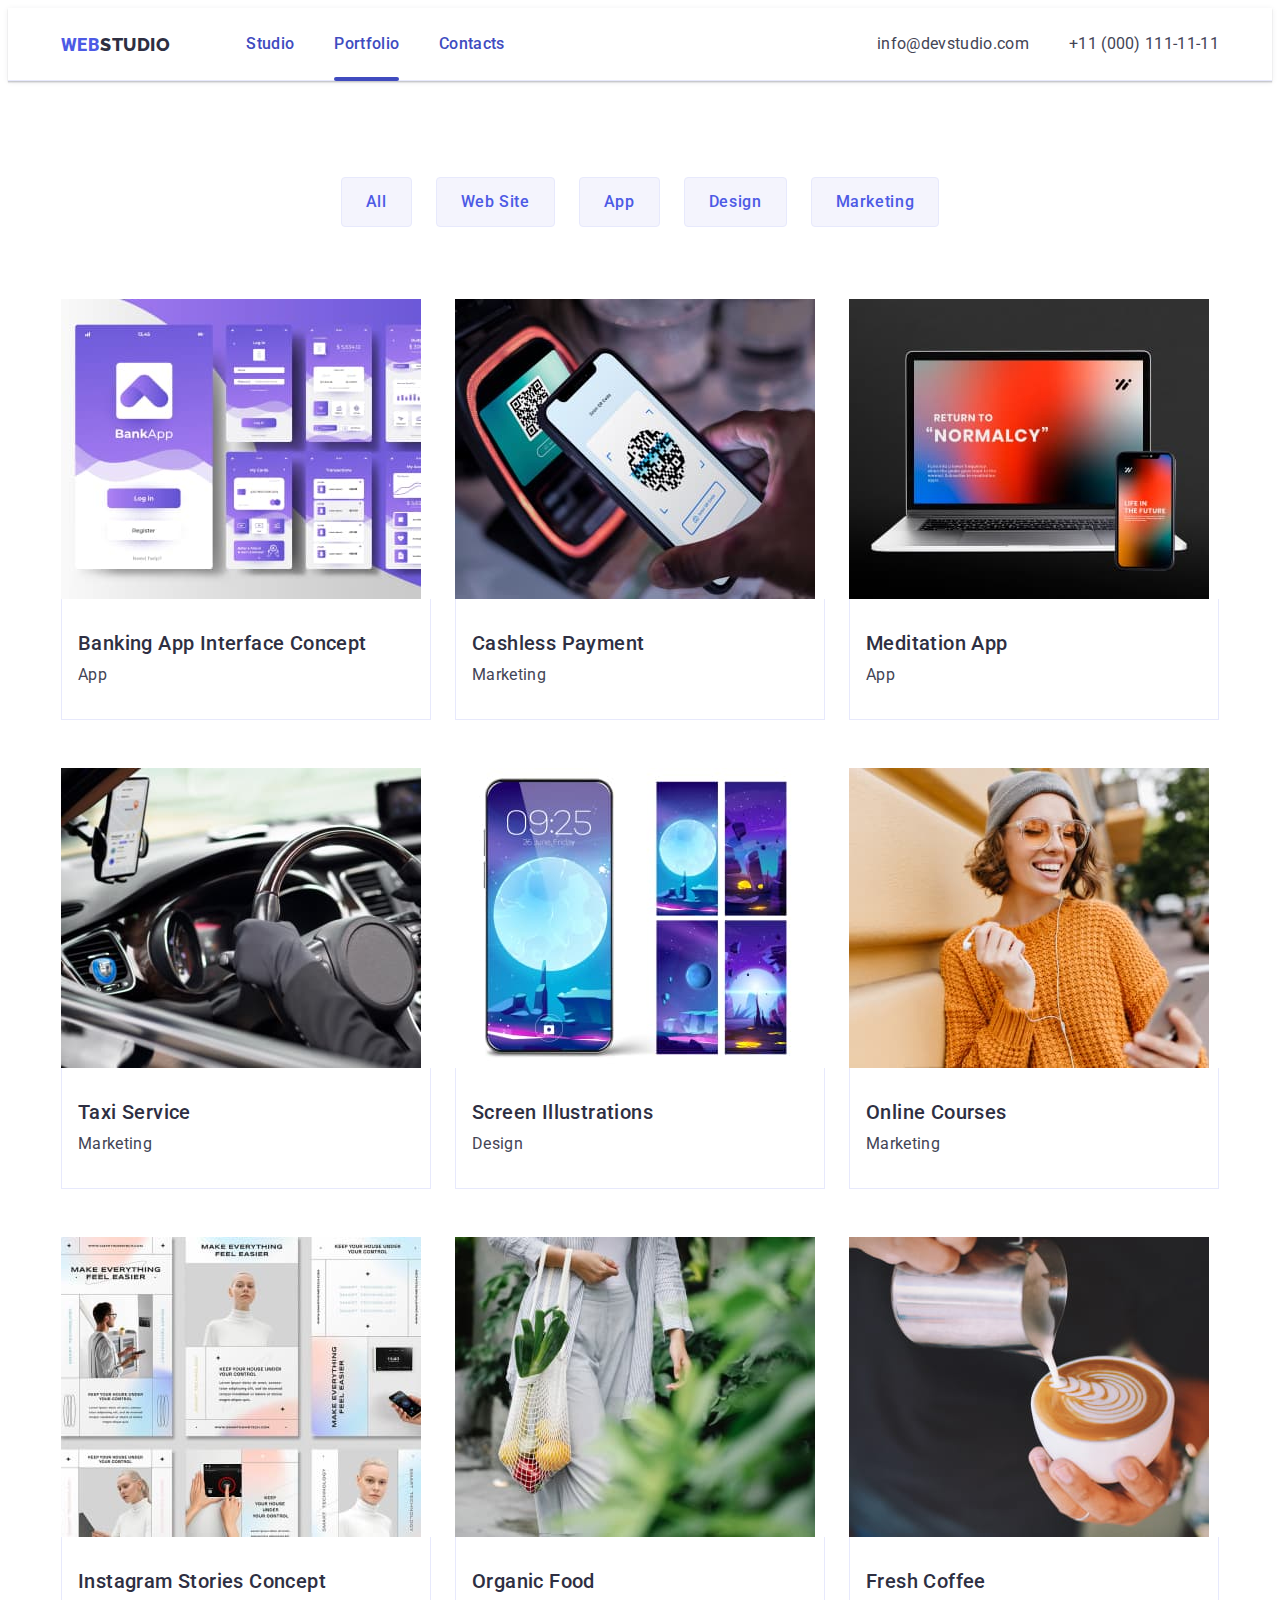
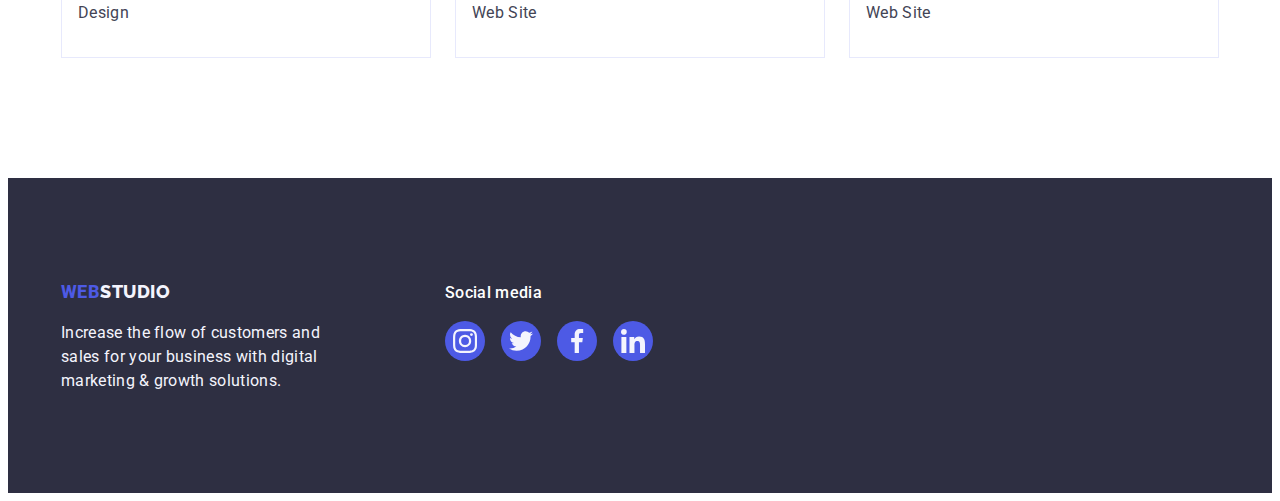
==== portfolio.html @ 62a6e56f "Initial commit" ====
<!DOCTYPE html>
<html lang="en">

<head>
    <meta charset="UTF-8">
    <meta http-equiv="X-UA-Compatible" content="IE=edge">
    <meta name="viewport" content="width=device-width, initial-scale=1.0">
    <title>Document</title>
    <link rel="preconnect" href="https://fonts.googleapis.com">
    <link rel="preconnect" href="https://fonts.gstatic.com" crossorigin>
    <link href="https://fonts.googleapis.com/css2?family=Raleway:wght@800&family=Roboto:wght@400;500;700&display=swap"
        rel="stylesheet">
    <!-- normalize -->
    <link rel="stylesheet" href="https://cdnjs.cloudflare.com/ajax/libs/modern-normalize/1.1.0/modern-normalize.min.css"
        integrity="sha512-wpPYUAdjBVSE4KJnH1VR1HeZfpl1ub8YT/NKx4PuQ5NmX2tKuGu6U/JRp5y+Y8XG2tV+wKQpNHVUX03MfMFn9Q=="
        crossorigin="anonymous" referrerpolicy="no-referrer" />
    <link rel="stylesheet" href="./css/styles.css">
</head>

<body class="body">

    <!-- header section -->
    <header class="header">
        <div class="header-container container">
            <nav class="header-nav">
                <a class="header-link link" href="./index.html">Web<span class="header-logo">Studio</span></a>
                <ul class="header-nav-list list">
                    <li class="header-after"><a class="contacts link" href="./index.html">Studio</a></li>
                    <li class="header-after"><a class="contacts link active" href="./portfolio.html">Portfolio</a></li>
                    <li class="header-after"><a class="contacts link" href="">Contacts</a></li>
                </ul>
            </nav>
            <address class="header-adress">
                <ul class="header-adress-list list">
                    <li class="header-adress-item">
                        <a class="mail mailto link" href="mailto:info@devstudio.com">info@devstudio.com</a>
                    </li>
                    <li class="header-adress-item">
                        <a class="mail mailto link" href="tel:+110001111111">+11 (000)
                            111-11-11</a>
                    </li>
                </ul>
            </address>
        </div>

    </header>
    <main>
        <!-- filters -->

        <section class="portfolio-projects">
            <div class="container">

                <h1 hidden>Our projects</h1>
                <ul class="list projects">
                    <li>
                        <button type="button" class="btn btn-portfolio">All</button>
                    </li>
                    <li>
                        <button type="button" class="btn btn-portfolio">Web Site</button>
                    </li>
                    <li>
                        <button type="button" class="btn btn-portfolio">App</button>
                    </li>
                    <li>
                        <button type="button" class="btn btn-portfolio">Design</button>
                    </li>
                    <li>
                        <button type="button" class="btn btn-portfolio">Marketing</button>
                    </li>
                </ul>

                <!-- proect -->

                <ul class="list projects-img card-set">
                    <li class="card-set-item">
                        <a href="" class="decoration link">
                            <div class="card-thumb">
                                <img src="./images/portfolio/img-9.jpg" alt="Banking App Interface Concept" width="360"
                                    height="300">
                                <p class="overlay overlay-text ">
                                    14 Stylish and User-Friendly App Design Concepts · Task Manager App · Calorie
                                    Tracker
                                    App · Exotic Fruit Ecommerce App ·
                                    Cloud Storage App
                                </p>
                            </div>
                            <div class="card-set-container">
                                <h2 class="title title-card">Banking App Interface Concept</h2>
                                <p class="subtitle subtitle-portfolio">App</p>
                            </div>
                        </a>
                    </li>
                    <li class="card-set-item">
                        <a href="" class="decoration link">
                            <div class="card-thumb">
                                <img src="./images/portfolio/img-8.jpg" alt="Cashless Payment" width="360" height="300">
                                <p class="overlay overlay-text">
                                    14 Stylish and User-Friendly App Design Concepts · Task Manager App · Calorie
                                    Tracker
                                    App · Exotic Fruit Ecommerce App ·
                                    Cloud Storage App
                                </p>
                            </div>
                            <div class="card-set-container">
                                <h2 class="title title-card">Cashless Payment</h2>
                                <p class="subtitle subtitle-portfolio">Marketing</p>
                            </div>
                        </a>
                    </li>
                    <li class="card-set-item">
                        <a href="" class="decoration link">
                            <div class="card-thumb">
                                <img src="./images/portfolio/img-7.jpg" alt="Meditaion App" width="360" height="300">

                                <p class="overlay overlay-text">
                                    14 Stylish and User-Friendly App Design Concepts · Task Manager App · Calorie
                                    Tracker
                                    App · Exotic Fruit Ecommerce App ·
                                    Cloud Storage App
                                </p>

                            </div>
                            <div class="card-set-container">
                                <h2 class="title title-card">Meditation App</h2>
                                <p class="subtitle subtitle-portfolio">App</p>
                            </div>
                        </a>

                    </li>
                    <li class="card-set-item">
                        <a href="" class="decoration link">
                            <div class="card-thumb">
                                <img src="./images/portfolio/img-6.jpg" alt="Taxi Service" width="360" height="300">

                                <p class="overlay overlay-text">
                                    14 Stylish and User-Friendly App Design Concepts · Task Manager App · Calorie
                                    Tracker
                                    App · Exotic Fruit Ecommerce App ·
                                    Cloud Storage App
                                </p>

                            </div>
                            <div class="card-set-container">
                                <h2 class="title title-card">Taxi Service</h2>
                                <p class="subtitle subtitle-portfolio">Marketing</p>
                            </div>
                        </a>

                    </li>
                    <li class="card-set-item">
                        <a href="" class="decoration link">
                            <div class="card-thumb">
                                <img src="./images/portfolio/img-5.jpg" alt="Screen Illustrations" width="360"
                                    height="300">

                                <p class="overlay overlay-text">
                                    14 Stylish and User-Friendly App Design Concepts · Task Manager App · Calorie
                                    Tracker
                                    App · Exotic Fruit Ecommerce App ·
                                    Cloud Storage App
                                </p>

                            </div>
                            <div class="card-set-container">
                                <h2 class="title title-card">Screen Illustrations</h2>
                                <p class="subtitle subtitle-portfolio">Design</p>
                            </div>
                        </a>

                    </li>
                    <li class="card-set-item">

                        <a href="" class="decoration link">
                            <div class="card-thumb">
                                <img src="./images/portfolio/img-4.jpg" alt="Card Content" width="360" height="300">

                                <p class="overlay overlay-text">
                                    14 Stylish and User-Friendly App Design Concepts · Task Manager App · Calorie
                                    Tracker
                                    App · Exotic Fruit Ecommerce App ·
                                    Cloud Storage App
                                </p>

                            </div>
                            <div class="card-set-container">
                                <h2 class="title title-card">Online Courses</h2>
                                <p class="subtitle subtitle-portfolio">Marketing</p>
                            </div>
                        </a>

                    </li>
                    <li class="card-set-item">
                        <a href="" class="decoration link">
                            <div class="card-thumb">
                                <img src="./images/portfolio/img-3.jpg" alt="Instagram Stories Concept" width="360"
                                    height="300">


                                <p class="overlay overlay-text">
                                    14 Stylish and User-Friendly App Design Concepts · Task Manager App · Calorie
                                    Tracker
                                    App · Exotic Fruit Ecommerce App ·
                                    Cloud Storage App
                                </p>

                            </div>
                            <div class="card-set-container">
                                <h2 class="title title-card">Instagram Stories Concept</h2>
                                <p class="subtitle subtitle-portfolio">Design</p>
                            </div>
                        </a>
                    </li>
                    <li class="card-set-item">
                        <a href="" class="decoration link">
                            <div class="card-thumb">
                                <img src="./images/portfolio/img-2.jpg" alt="Organic Food" width="360" height="300">


                                <p class="overlay overlay-text">
                                    14 Stylish and User-Friendly App Design Concepts · Task Manager App · Calorie
                                    Tracker
                                    App · Exotic Fruit Ecommerce App ·
                                    Cloud Storage App
                                </p>

                            </div>
                            <div class="card-set-container">
                                <h2 class="title title-card">Organic Food</h2>
                                <p class="subtitle subtitle-portfolio">Web Site</p>
                            </div>
                        </a>

                    </li>
                    <li class="card-set-item">

                        <a href="" class="decoration link">
                            <div class="card-thumb">
                                <img src="./images/portfolio/img-1.jpg" alt="Fresh Coffee" width="360" height="300">


                                <p class="overlay overlay-text">
                                    14 Stylish and User-Friendly App Design Concepts · Task Manager App · Calorie
                                    Tracker
                                    App · Exotic Fruit Ecommerce App ·
                                    Cloud Storage App
                                </p>

                            </div>
                            <div class="card-set-container">
                                <h2 class="title title-card">Fresh Coffee</h2>
                                <p class="subtitle subtitle-portfolio">Web Site</p>
                            </div>
                        </a>

                    </li>
                </ul>

            </div>
        </section>
    </main>
    <!-- footer -->
    <footer class="footer section">
        <div class="footer-section container">

            <div class="logo-paragraf">
                <a class="header-link footer-link link" href="./index.html">Web<span
                        class="footer-logo">Studio</span></a>
                <p class="footer-title">
                    Increase the flow of customers and sales for your business with digital marketing & growth
                    solutions.
                </p>
            </div>
            <div class="footer-social">
                <p class="footer-name">Social media</p>
                <ul class="socials footer-list list">
                    <li class="socials-item-footer">
                        <a class="socials-link socials-link-footer link" href="" target="_blank"
                            rel="noopener noreferrer" aria-label="icon-instagram">
                            <svg class="social-icons" width="24" height="24">
                                <use href="./images/icons.svg#icon-instagram"></use>
                            </svg>
                        </a>
                    </li>
                    <li class="socials-item-footer">
                        <a class="socials-link socials-link-footer link" href="" target="_blank"
                            rel="noopener noreferrer" aria-label="icon-twitter">
                            <svg class="social-icons" width="24" height="24">
                                <use href="./images/icons.svg#icon-twitter"></use>
                            </svg>
                        </a>
                    </li>
                    <li class="socials-item-footer">
                        <a class="socials-link socials-link-footer link" href="" target="_blank"
                            rel="noopener noreferrer" aria-label="icon-facebook">
                            <svg class="social-icons" width="24" height="24">
                                <use href="./images/icons.svg#icon-facebook"></use>
                            </svg>
                        </a>
                    </li>
                    <li class="socials-item-footer">
                        <a class="socials-link socials-link-footer link" href="" target="_blank"
                            rel="noopener noreferrer" aria-label="icon-linkedin">
                            <svg class="social-icons" width="24" height="24">
                                <use href="./images/icons.svg#icon-linkedin"></use>
                            </svg>
                        </a>
                    </li>
                </ul>

            </div>

        </div>

    </footer>
</body>

</html>
---- css/styles.css ----
/* first page */

:root {
    /* fonts */
    --primary-font: "Roboto", sans-serif;
    --secondary-font: "Raleway", sans-serif;

    /* color */
    --main-txt-color: #434455;
    --secondary-txt-cl: #2E2F42;
    --light-txt-cl: #F4F4FD;
    --focus-txt-btn: #404BBF;
    --body-cl: #FFFFFF;
    --btn-cl: #4d5ae5;
    --customers-cl: #8e8f99;
    --bgr-footer-cl: #31d0aa;
    /* others */
    --indent: 24px;
    --items: 3;

    --header-idx: 10;
    --modal-idx: 100;
}

.section {
    padding-top: 120px;
}

body {
    font-family: var(--primary-font);
    font-size: 16px;
    line-height: 1.5;
    letter-spacing: 0.02em;
    color: var(--main-txt-color);
    background-color: var(--body-cl);
}

.hidden {
    position: absolute;
    width: 1px;
    height: 1px;
    margin: -1px;
    border: 0;
    padding: 0;

    white-space: nowrap;
    clip-path: inset(100%);
    clip: rect(0 0 0 0);
    overflow: hidden;
}

.header {
    border-bottom: 1px solid #e7e9fc;
    box-shadow: 0px 2px 1px rgba(46, 47, 66, 0.08), 0px 1px 1px rgba(46, 47, 66, 0.16), 0px 1px 6px rgba(46, 47, 66, 0.08);
    z-index: var(--header-idx);
}


.hero-container {

    width: 1158px;
}

.header-nav-list {
    display: flex;
    flex-direction: row;
    align-items: flex-start;
    padding: 0px;
    gap: 40px;
}

.header-after {
    position: relative;
}

.header-adress-list {
    display: flex;
    gap: 40px;
}

.contacts {
    display: block;
    gap: 40px;
    color: #404bbf;
    font-weight: 500;
    padding: 24px 0;
    position: relative;
    transition: color 250ms cubic-bezier(0.4, 0, 0.2, 1);
}

.contacts.active {
    color: var(--focus-txt-btn);

}

.contacts::after {
    content: "";
    display: block;
    position: absolute;
    bottom: -1px;
    left: 0;
    width: 100%;
    height: 4px;
    border-radius: 2px;
    /* background-color: #404bbf; */
}

.contacts.active::after {
    background-color: #404bbf;
}

.header-nav {
    margin-right: auto;
    display: flex;
    align-items: center;
}

.header-link {
    font-family: "Raleway", sans-serif;
    font-weight: 800;
    font-size: 18px;
    line-height: 1.17;
    letter-spacing: 0.03em;
    text-transform: uppercase;
    color: #4D5AE5;
    font-family: var(--primary-font);
    line-height: 1.5;
    letter-spacing: 0.02em;
    display: block;
    margin-right: 76px;


}

.header-link:hover,
.header-link:focus {
    color: #404bbf;
}

.header-logo {
    font-family: var(--secondary-font);
    font-weight: 800;
    font-size: 18px;
    line-height: 1.17;
    letter-spacing: 0.03em;
    text-transform: uppercase;
    color: var(--secondary-txt-cl);
}


.btn {
    min-width: 69px;
    min-height: 48px;
    font-family: inherit;
    cursor: pointer;
    font-weight: 500;
    font-size: 16px;
    line-height: 1.5;
    letter-spacing: 0.04em;
    color: var(--btn-cl);
    background-color: var(--light-txt-cl);

}

/* ???????? */
.btn-light {
    box-shadow: 0px 4px 4px rgba(0, 0, 0, 0.15);
    border-radius: 4px;
    display: block;
    border: none;
    margin: 0 auto;
    min-width: 169px;
    height: 56px;
    transition: background-color 250ms cubic-bezier(0.4, 0, 0.2, 1);
    ;
}

.btn:hover {
    color: #FFFFFF;
    background-color: var(--focus-txt-btn);
}

.btn:focus {
    color: #FFFFFF;
    background-color: var(--focus-txt-btn);
}

.btn-portfolio {
    padding: 12px 24px;
    border: 1px solid #e7e9fc;
    border-radius: 4px;
    transition: color 250ms cubic-bezier(0.4, 0, 0.2, 1),
        background-color 250ms cubic-bezier(0.4, 0, 0.2, 1),
        border-color 250ms cubic-bezier(0.4, 0, 0.2, 1),
        box-shadow 250ms cubic-bezier(0.4, 0, 0.2, 1);


}

.btn-portfolio:hover {
    border: 1px solid transparent;
}

.btn-portfolio:focus {
    border: 1px solid transparent;
}


.title {
    font-family: var(--primary-font);
    font-size: 36px;
    line-height: 1.11;
    color: var(--secondary-txt-cl);
    font-size: 20px;
    font-weight: 500;
    line-height: 1.2;
    letter-spacing: 0.02em;

}

.title-light {
    font-size: 56px;
    line-height: 1.07;
    color: #ffffff;
    max-width: 496px;
    text-align: center;
    margin: 0 auto;
    margin-bottom: 48px;
    font-weight: 700;
    letter-spacing: 0.02em;
}

.title-section {
    font-size: 36px;
    line-height: 1.11;
    text-align: center;
    text-transform: capitalize;
    color: var(--secondary-txt-cl);
    letter-spacing: 0.02em;
}

.hero {
    background: var(--secondary-txt-cl);
    padding: 188px 0;
    background-image: linear-gradient (rgba(46, 47, 66, 0.7), rgba(46, 47, 66, 0.7)), url(../images/img-backround/people-office.jpg);
}

.footer {
    background: var(--secondary-txt-cl);
}

.header-studio:hover,
.number:hover,
.number:focus,
.mail:hover,
.mail:focus,
.header-studio:focus,
.header-portfolio:hover,
.header-portfolio:focus,
.header-contacts:hover,
.header-contacts:focus {
    color: var(--focus-txt-btn);
}

.mailto {
    transition: color 250ms cubic-bezier(0.4, 0, 0.2, 1);
}

.mail,
.number {
    font-family: var(--primary-font);
    font-style: normal;
    font-weight: 400;
    font-size: 16px;
    line-height: 1.5;
    letter-spacing: 0.02em;
    color: var(--main-txt-color);
}

.subtitle {
    font-family: var(--primary-font);
    font-size: 16px;
    line-height: 1.5;
    letter-spacing: 0.02em;
    color: var(--main-txt-color);
}

.mail,
.number,
.decoration,
.header-studio,
.header-portfolio,
.header-contacts,
.header-link {
    text-decoration: none;
}

.footer-logo {
    font-family: var(--secondary-font);
    font-weight: 800;
    font-size: 18px;
    line-height: 1.17;
    letter-spacing: 0.03em;
    text-transform: uppercase;
    color: var(--light-txt-cl);
    width: 71px;
}



/* reset start */
.list {
    list-style: none;
    margin: 0;
    padding: 0;
}


.link {
    text-decoration: none;

}

h1,
h2,
h3,
h4,
h5,
h6,
p {
    margin: 0;
}

img {
    display: block;
}

button {
    cursor: pointer;
}

.container {
    width: 1158px;
    padding: 0 15px;
    margin: 0 auto;
}

.header-adress {
    font-style: normal;
}

.mail:focus {
    color: #404bbf;
}

.light {
    background-color: #4D5AE5;
    color: #ffffff;
}

.light:hover {
    background-color: #404BBF;
}

.aboutteam {
    background-color: #F4F4FD;

}

.aboutteam-item {
    background-color: #FFFFFF;
    border-radius: 0px 0px 4px 4px;
    width: calc((100% - 72px) / 4);
}

.contacts:hover {
    color: #404bbf;
}

.contacts:focus {
    color: #404bbf;
}

.about-list {
    display: flex;
    flex-direction: row;
    align-items: flex-start;
    padding: 0px;
    gap: 24px;
    width: 1128px;


}

.title-jobs {
    margin-bottom: 8px;
}

.title-section {

    width: 1128px;
    height: 40px;
    margin-bottom: 72px;
}

.about,
.aboutteam,
.aboutdo {
    padding: 120px 0;
}

.aboutdo {
    padding-top: 0;
}


.aboutdo-list {
    display: flex;
    gap: 24px;
}

.aboutdo-item {


    width: 360px;
    height: 300px;


}

.about-container {
    display: flex;


}

.subtitle-work {
    width: 264px;
    height: 104px;
}

.footer {
    padding: 100px 0;

}

.footer-link {
    display: inline-block;
    margin-bottom: 16px;
    margin-left: 0;
}

.footer-title {
    max-width: 264px;
    margin-left: 0;
    font-weight: 400;
    font-size: 16px;
    line-height: 1.5;
    letter-spacing: 0.02em;
    color: #F4F4FD;

}

.team {
    width: 1158px;
}

.aboutteam-list {
    display: flex;
    gap: 24px;
}

.title-team {
    width: 1158px;
    height: 40px;
}

.title-teams {
    margin-bottom: 8px;
}

.aboutteam-img {
    width: 264px;
}

.title-teams,
.subtitle-team {
    text-align: center;
}

.projects {
    display: flex;
    flex-direction: row;
    align-items: flex-start;
    padding: 0px;
    gap: 24px;
    justify-content: center;
    margin-bottom: 72px;


}

/* card set */

.card-set {
    display: flex;
    flex-wrap: wrap;
    gap: var(--indent);
    row-gap: 48px;
}

.card-set-item {
    flex-basis: calc((100% - var(--indent) * var(--items) - 1) / var(--items));
    width: calc((100% - 48px) / 3);
    transition: box-shadow 250ms cubic-bezier(0.4, 0, 0.2, 1);


}

.card-set-container {
    padding: 32px 16px;
    border: 1px solid #e7e9fc;
    border-top: none;

}

.name {
    padding: 32px 0;


}

.portfolio-projects {
    padding: 96px 0 120px;

}

.title-card {
    margin-bottom: 8px
}

.header-container {
    display: flex;
    align-items: center;
    height: 72px;
}



/* FIRST PAGE */

/* main */

.hero {
    margin-left: auto;
    margin-right: auto;
    max-width: 1440px;
    background-image: linear-gradient(rgba(46, 47, 66, 0.7), rgba(46, 47, 66, 0.7)), url(../images/people-office.jpg);
    background-repeat: no-repeat;
    background-position: center;
    background-size: cover;
}

.title-light {
    box-shadow: 0px 4px 4px rgba(0, 0, 0, 0.15);
    border-radius: 4px;
}

.aboutteam-item {
    box-shadow: 0px 1px 6px rgba(46, 47, 66, 0.08), 0px 1px 1px rgba(46, 47, 66, 0.16), 0px 2px 1px rgba(46, 47, 66, 0.08);
}

.socials {
    display: flex;
    justify-content: center;
    align-items: center;
    gap: 24px;

}


.socials-item-footer {
    width: 40px;
    height: 40px;
}

.socials-link {
    display: flex;
    justify-content: center;
    align-items: center;
    width: 40px;
    height: 40px;
    background-color: #4D5AE5;
    border-radius: 50%;
    transition: background-color 250ms cubic-bezier(0.4, 0, 0.2, 1);
    ;
}

.socials-link:hover,
.socials-link:focus {
    background-color: #404bbf;
}

.aboutdo-item {
    min-width: 264px;
}

.social-icons {
    fill: #F4F4FD;
}

.about-icons-list {
    display: flex;
    justify-content: center;
    align-items: center;
    gap: 24px;

}

.icons {
    display: flex;
    justify-content: center;
    align-items: center;
    height: 112px;
    background: #F4F4FD;
    border-radius: 4px;
    margin-bottom: 8px;
}

.customers-section {
    padding-top: 120px;
    padding-bottom: 120px;
}

.customers {
    display: flex;
    justify-content: center;
    align-items: center;
    gap: 24px;
}

.title-customes {
    line-height: 1.1;
}

.customers-icon {
    display: flex;
    justify-content: center;
    align-items: center;
    width: 168px;
    height: 88px;
    border-radius: 4px;
}

.customers-link {
    display: flex;
    align-items: center;
    justify-content: center;
    color: var(--customers-cl);
    width: 100%;
    height: 100%;
    border: 1px solid #8e8f99;
    border-radius: 4px;
    transition: border-color 250ms cubic-bezier(0.4, 0, 0.2, 1),
        color 250ms cubic-bezier(0.4, 0, 0.2, 1);

}


.customers-link:hover {
    border-color: var(--focus-txt-btn);
    color: var(--focus-txt-btn);
}

.customers-link:focus {
    border-color: var(--focus-txt-btn);
    color: var(--focus-txt-btn);
}

.customers-icons {
    fill: currentColor;
}


.subtitle-team {
    margin-bottom: 8px;
}

/* footer */

.footer-social {
    width: 208px;
    height: 80px;
}

.footer-section {
    display: flex;
    align-items: baseline;
    gap: 120px;

}

.footer-name {

    font-weight: 500;
    font-size: 16px;
    line-height: 1.5;
    letter-spacing: 0.02em;
    color: var(--body-cl);
    margin-bottom: 16px;

}

.footer-list {
    display: flex;
    gap: 16px;

}

.logo-paragraf {
    gap: 120px;
}

.socials-link-footer {
    display: flex;
    justify-content: center;
    align-items: center;
    background-color: #4D5AE5;
    border-radius: 50%;
    transition: background-color 250ms cubic-bezier(0.4, 0, 0.2, 1);
}

.socials-link-footer:hover {
    background-color: var(--bgr-footer-cl);
}

.socials-link-footer:focus {
    background-color: var(--bgr-footer-cl);
}

/* SECOND PAGE */


/* main */

.btn-portfolio:hover,
.btn-portfolio:focus {
    box-shadow: 0px 3px 1px rgba(0, 0, 0, 0.1), 0px 2px 1px rgba(0, 0, 0, 0.08), 0px 2px 2px rgba(0, 0, 0, 0.12);
}

.card-set-item:hover {
    box-shadow: 0px 1px 6px rgba(46, 47, 66, 0.08), 0px 1px 1px rgba(46, 47, 66, 0.16), 0px 2px 1px rgba(46, 47, 66, 0.08);
}

.card-thumb {
    position: relative;
    overflow: hidden;
}

/* overlay */
.overlay {
    position: absolute;
    top: 0;
    left: 0;
    background-color: #4D5AE5;
    width: 360px;
    height: 300px;
    mix-blend-mode: normal;
    box-shadow: 0px 4px 4px rgba(0, 0, 0, 0.25);
}

.overlay-text {
    position: absolute;
    padding: 40px 32px;
    color: var(--light-txt-cl);
    width: 100%;
    height: 100%;
    transform: translateY(100%);
    transition: transform 250ms cubic-bezier(0.4, 0, 0.2, 1);

}


.decoration:focus .overlay-text,
.decoration:hover .overlay-text {
    transform: translateY(0%);
}

.card-set-item:hover .overlay {
    transform: translateY(0);
}


.decoration {
    display: block;
    transition: box-shadow 250ms cubic-bezier(0.4, 0, 0.2, 1);


}

.decoration:hover,
.decoration:focus {
    box-shadow: 0px 1px 6px rgba(46, 47, 66, 0.08), 0px 1px 1px rgba(46, 47, 66, 0.16), 0px 2px 1px rgba(46, 47, 66, 0.08);
}


/* modal */

.backdrop {
    position: fixed;
    top: 0;
    left: 0;
    background-color: rgba(46, 47, 66, 0.4);
    transition: opacity 250ms cubic-bezier(0.4, 0, 0.2, 1), visibility 250ms cubic-bezier(0.4, 0, 0.2, 1);

    width: 100%;
    height: 100%;
    z-index: var(--modal-idx);
}

.backdrop.is-hidden {
    opacity: 0;
    visibility: hidden;
    pointer-events: none;

}


.modal {
    position: absolute;
    left: 50%;
    top: 50%;
    transform: translate(-50%, -50%);
    width: 408px;
    min-height: 576px;
    background-color: #FCFCFC;
    box-shadow: 0px 1px 1px rgba(0, 0, 0, 0.14), 0px 1px 3px rgba(0, 0, 0, 0.12), 0px 2px 1px rgba(0, 0, 0, 0.2);
    border-radius: 4px;
    transition: transform 250ms cubic-bezier(0.4, 0, 0.2, 1);
}

.modal-close-btn {
    display: flex;
    align-items: center;
    justify-content: center;
    position: absolute;
    top: 24px;
    right: 24px;
    box-sizing: border-box;
    background: #E7E9FC;
    border: 1px solid rgba(0, 0, 0, 0.1);
    width: 24px;
    height: 24px;
    border-radius: 50%;
    padding: 0;
    transition: background-color 250ms cubic-bezier(0.4, 0, 0.2, 1), border 250ms cubic-bezier(0.4, 0, 0.2, 1);

}

.modal-close-btn:hover,
.modal-close-btn:focus {
    fill: #FFFFFF;
    background-color: #404bbf;
    border: none;
}


.modal-close-icon {
    position: absolute;
    left: 33.33%;
    right: 33.33%;
    top: 33.33%;
    bottom: 33.33%;
    transition: fill 250ms cubic-bezier(0.4, 0, 0.2, 1);
}

.modal-close-icon:hover,
.modal-close-icon:focus {
    fill: #ffffff;

}

/* !!??!!?? */
/* .subtitle-portfolio {
    transform: translateY(0%);
} */
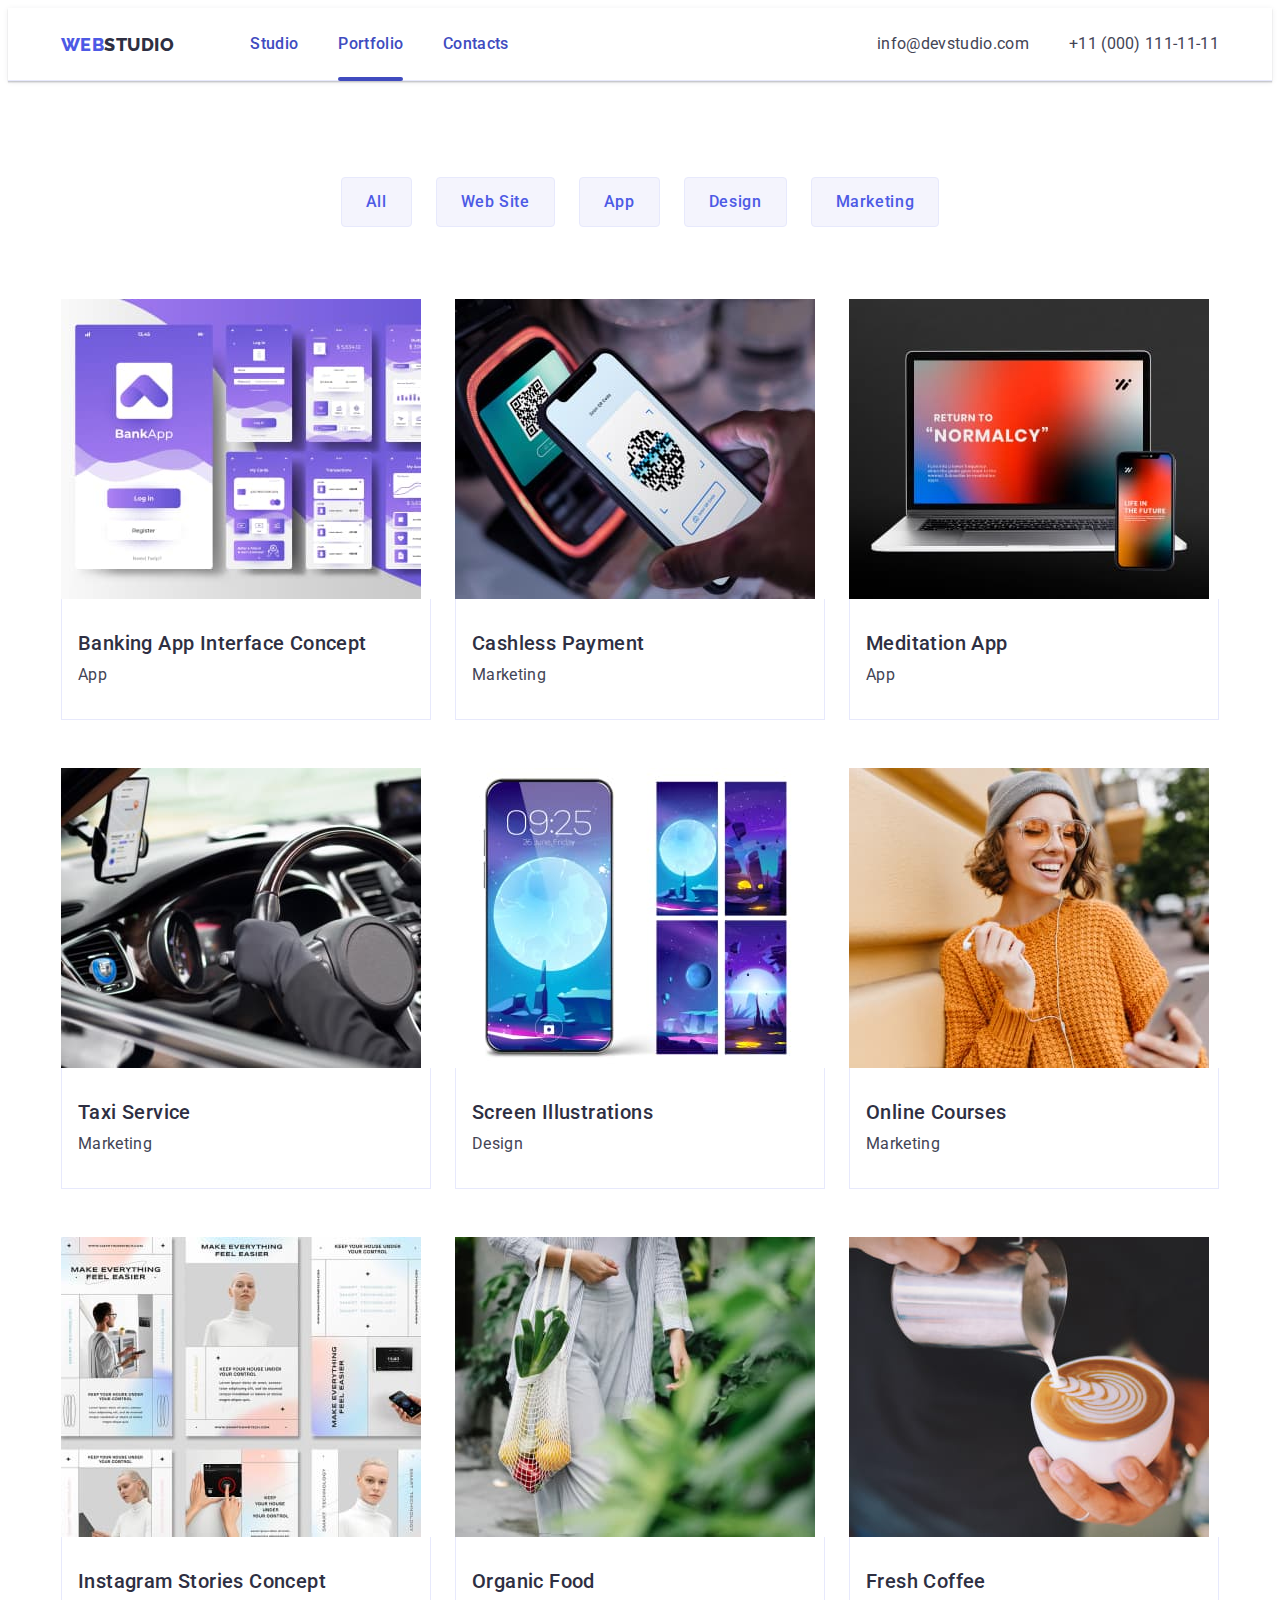
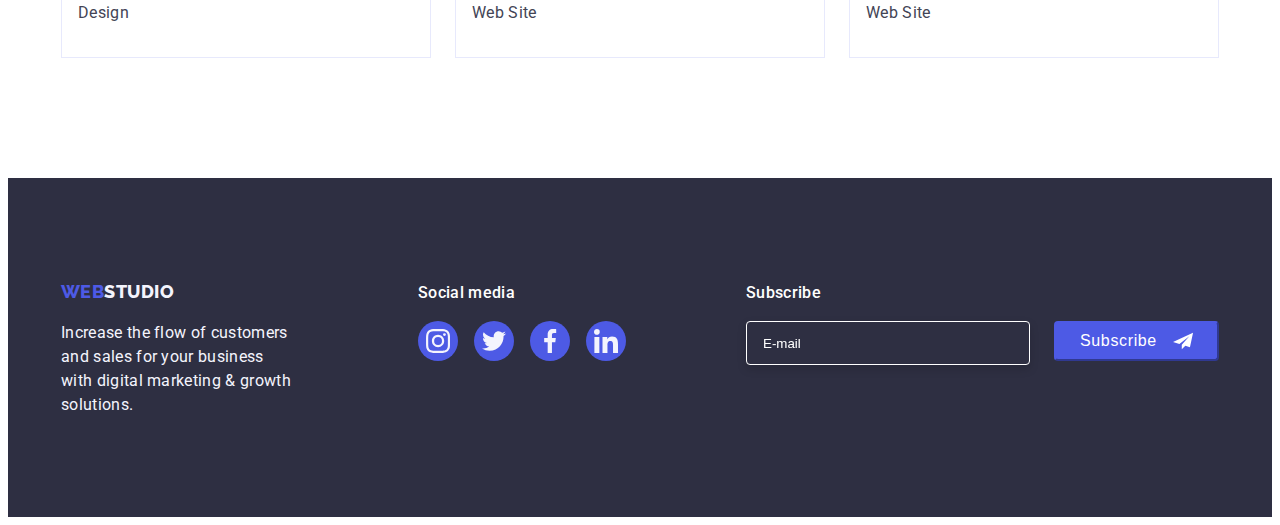
==== commit 1041c5d6: "hw06" ====
--- a/portfolio.html
+++ b/portfolio.html
@@ -308,6 +308,19 @@
                 </ul>
 
             </div>
+            <div class="footer-email">
+                <label class="footer-label" for="footer_email">Subscribe</label>
+                <div class="footer-input">
+
+                    <input class="fotter-field" type="text" name="footer_email" id="footer_email" placeholder="E-mail">
+                    <button class="btn-footer" type="button">Subscribe
+                        <svg class="footer-icon-subscribe" width="24" height="24">
+                            <use href="./images/icons.svg#icon-subscribe"></use>
+                        </svg>
+                    </button>
+                </div>
+
+            </div>
 
         </div>
 
--- a/css/styles.css
+++ b/css/styles.css
@@ -123,7 +123,6 @@
     letter-spacing: 0.03em;
     text-transform: uppercase;
     color: #4D5AE5;
-    font-family: var(--primary-font);
     line-height: 1.5;
     letter-spacing: 0.02em;
     display: block;
@@ -833,6 +832,7 @@
     transform: translate(-50%, -50%);
     width: 408px;
     min-height: 576px;
+    padding: 72px 24px 24px 24px;
     background-color: #FCFCFC;
     box-shadow: 0px 1px 1px rgba(0, 0, 0, 0.14), 0px 1px 3px rgba(0, 0, 0, 0.12), 0px 2px 1px rgba(0, 0, 0, 0.2);
     border-radius: 4px;
@@ -880,7 +880,178 @@
 
 }
 
-/* !!??!!?? */
-/* .subtitle-portfolio {
-    transform: translateY(0%);
-} */+.modal-title {
+    display: block;
+    margin-bottom: 16px;
+    font-size: 16px;
+    font-weight: 500;
+    text-align: center;
+    color: #2E2F42;
+}
+
+.form-label {
+    display: block;
+    font-size: 12px;
+    margin-bottom: 4px;
+    color: #8E8F99;
+}
+
+.form-wrapper {
+    position: relative;
+    height: 40px;
+    margin-bottom: 8px;
+}
+
+.form-field {
+    width: 100%;
+    height: 40px;
+    padding: 0;
+    padding-left: 38px;
+    outline: transparent;
+    border: 1px solid rgba(46, 47, 66, 0.4);
+    border-radius: 4px;
+}
+
+.form-field:focus {
+    border: 1px solid #4D5AE5;
+}
+
+.form-icon {
+    position: absolute;
+    top: 50%;
+    left: 16px;
+    transform: translateY(-50%);
+    pointer-events: none;
+    color: #2E2F42;
+}
+
+.form-field:focus+.form-icon {
+    fill: #4D5AE5;
+}
+
+.form-comment {
+    display: block;
+    width: 100%;
+    height: 120px;
+    font-weight: 400;
+    font-size: 12px;
+    line-height: 1.12;
+    color: rgba(46, 47, 66, 0.4);
+    padding-left: 16px;
+    padding-top: 8px;
+    margin-bottom: 16px;
+    border: 1px solid rgba(46, 47, 66, 0.4);
+    border-radius: 4px;
+    outline: transparent;
+    resize: none;
+}
+
+.form-comment:focus {
+    border: 1px solid #4D5AE5;
+}
+
+.checkbox {
+    display: flex;
+    justify-content: center;
+    align-items: center;
+    gap: 8px;
+    margin-bottom: 24px;
+}
+
+.form-check-input {
+    /* appearance: none; */
+    display: block;
+    width: 16px;
+    height: 16px;
+    border: 1px solid rgba(46, 47, 66, 0.4);
+    border-radius: 2px;
+}
+
+.form-check-text {
+
+    user-select: none;
+}
+
+.form-check-link {
+    color: #4D5AE5;
+}
+
+/* svg checkbox */
+
+.unclick {
+    opacity: 1;
+    transition: 250ms;
+}
+
+.click {
+    opacity: 0;
+    transition: 250ms;
+}
+
+.form-check-input:checked+.form-custom-check>.unclick {
+    opacity: 0;
+}
+
+.form-check-input:checked+.form-custom-check>.click {
+    opacity: 1;
+}
+
+.footer-input {
+    display: flex;
+    gap: 24px;
+    margin-top: 16px;
+}
+
+.footer-label {
+    font-weight: 500;
+    font-size: 16px;
+    line-height: 1.5;
+    letter-spacing: 0.02em;
+    color: var(--body-cl);
+}
+
+.fotter-field {
+    width: 264px;
+    height: 40px;
+    padding-left: 16px;
+    border: 1px solid #FFFFFF;
+    filter: drop-shadow(0px 4px 4px rgba(0, 0, 0, 0.15));
+    border-radius: 4px;
+    background: #2E2F42;
+    color: #FFFFFF;
+}
+
+.fotter-field:focus {
+    outline: 1px solid#31d0aa;
+    outline-offset: -1px;
+    border-color: #31d0aa;
+}
+
+.btn-footer {
+    width: 165px;
+    height: 40px;
+    display: flex;
+    flex-direction: row;
+    justify-content: center;
+    align-items: center;
+    padding: 8px 24px;
+    gap: 16px;
+    background: #4D5AE5;
+    border-color: #4D5AE5;
+    border-radius: 4px;
+    font-weight: 500;
+    font-size: 16px;
+    line-height: 1.5;
+    letter-spacing: 0.04em;
+    color: #FFFFFF;
+    transition: background-color 250ms cubic-bezier(0.4, 0, 0.2, 1);
+}
+
+.btn-footer:hover,
+.btn-footer:focus {
+    background-color: var(--bgr-footer-cl);
+}
+
+.fotter-field::placeholder {
+    color: #FFFFFF;
+}